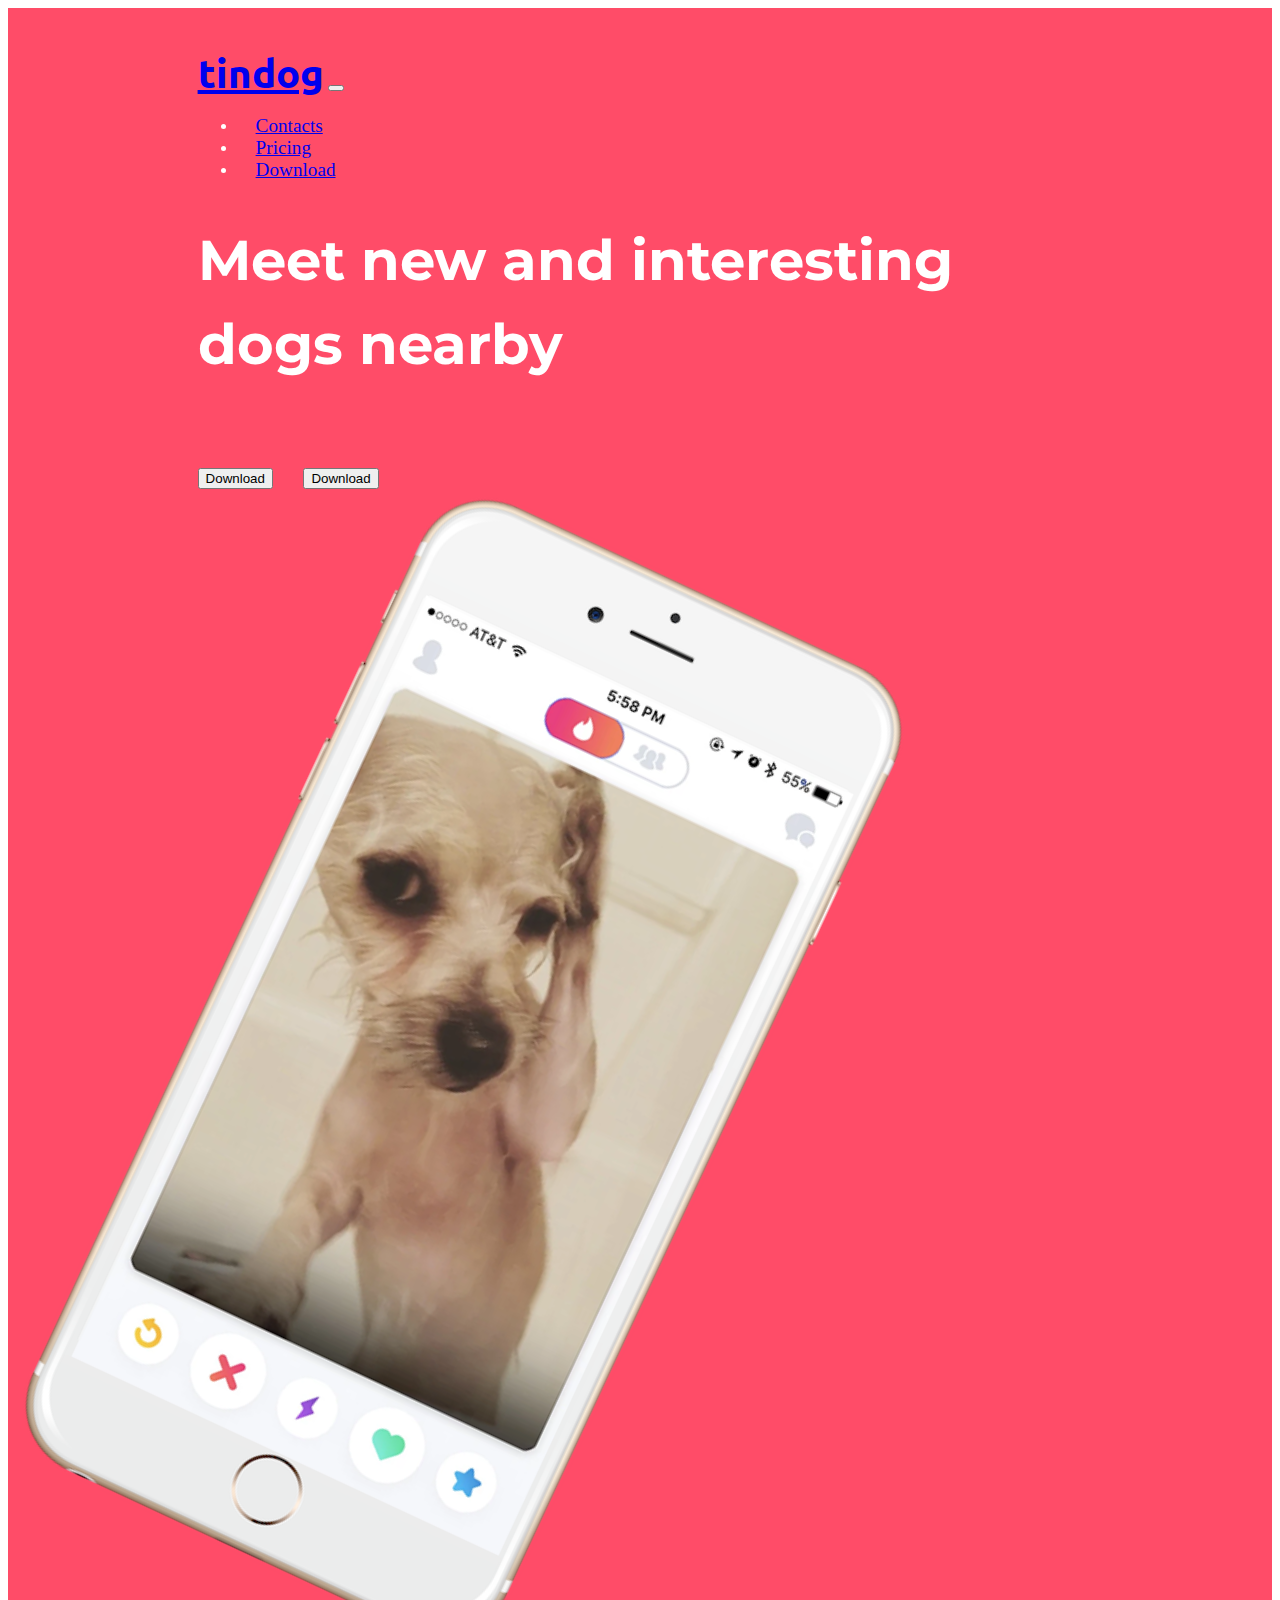
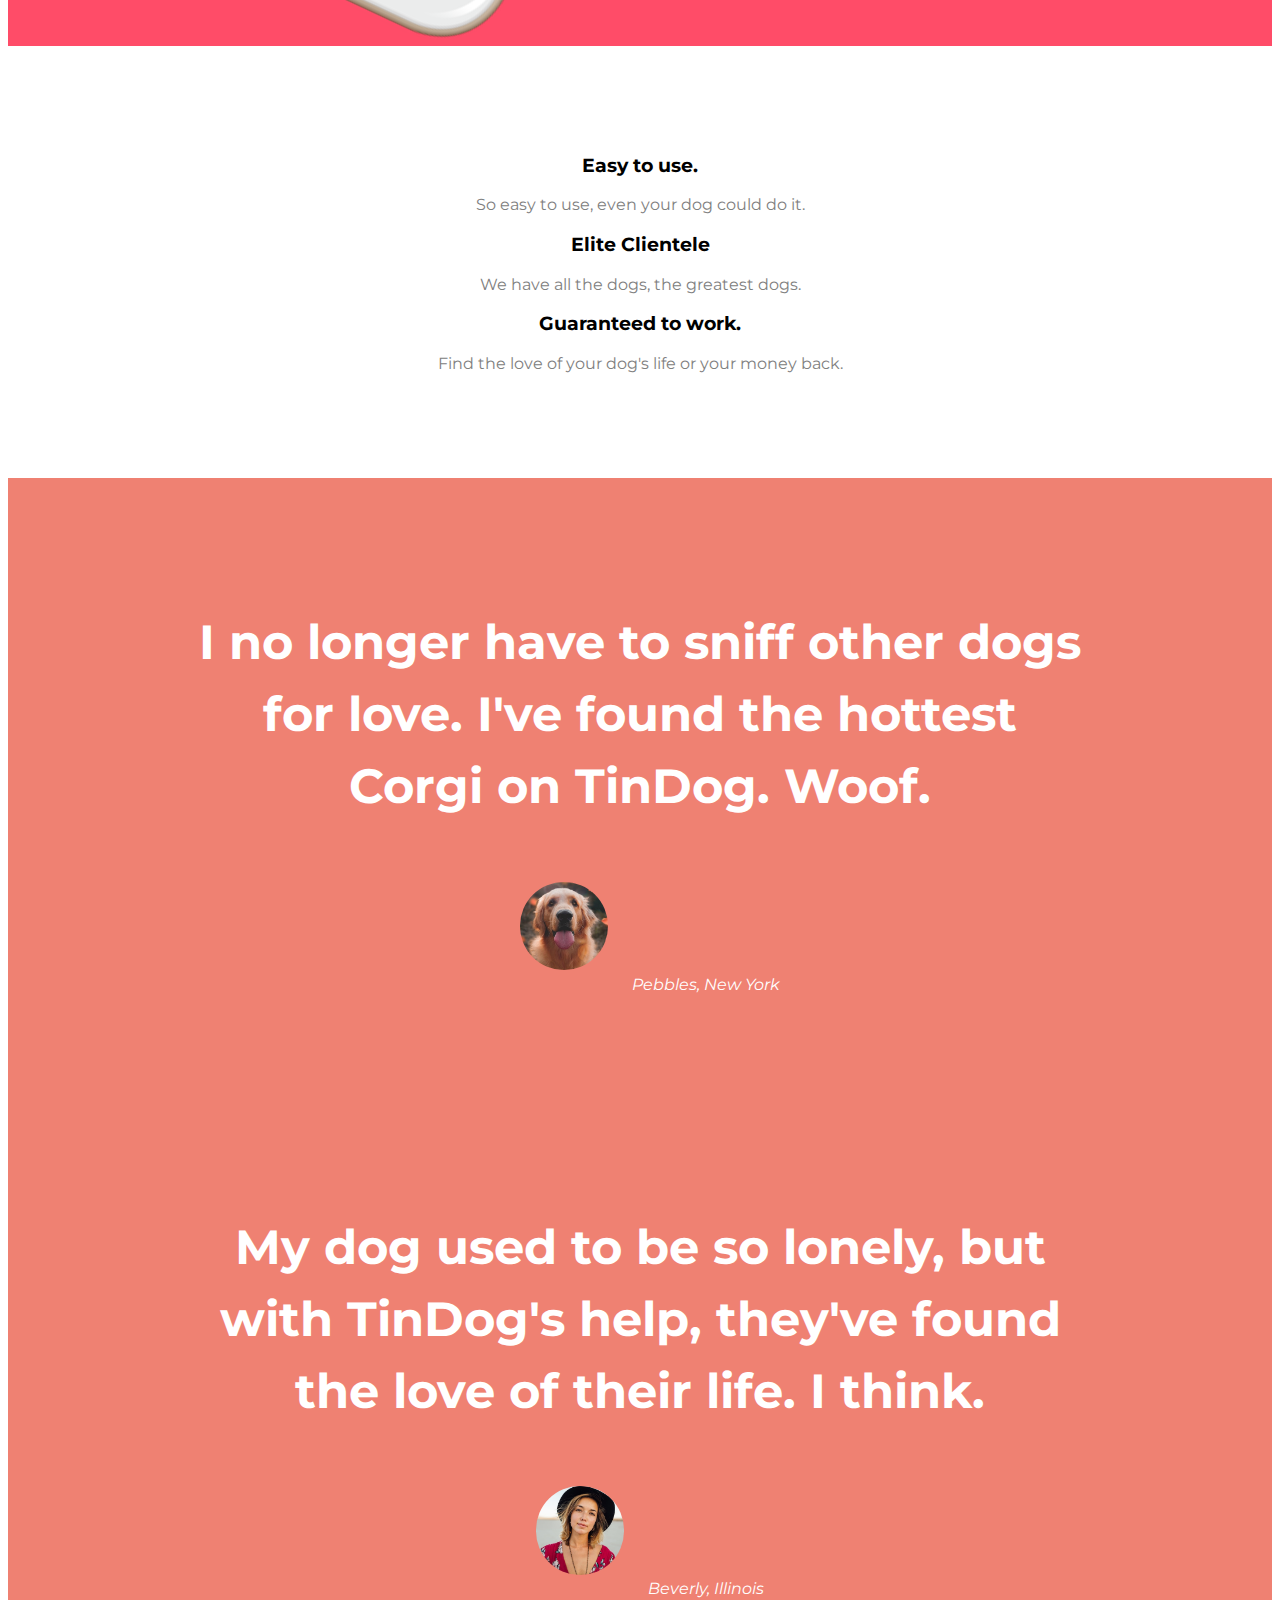
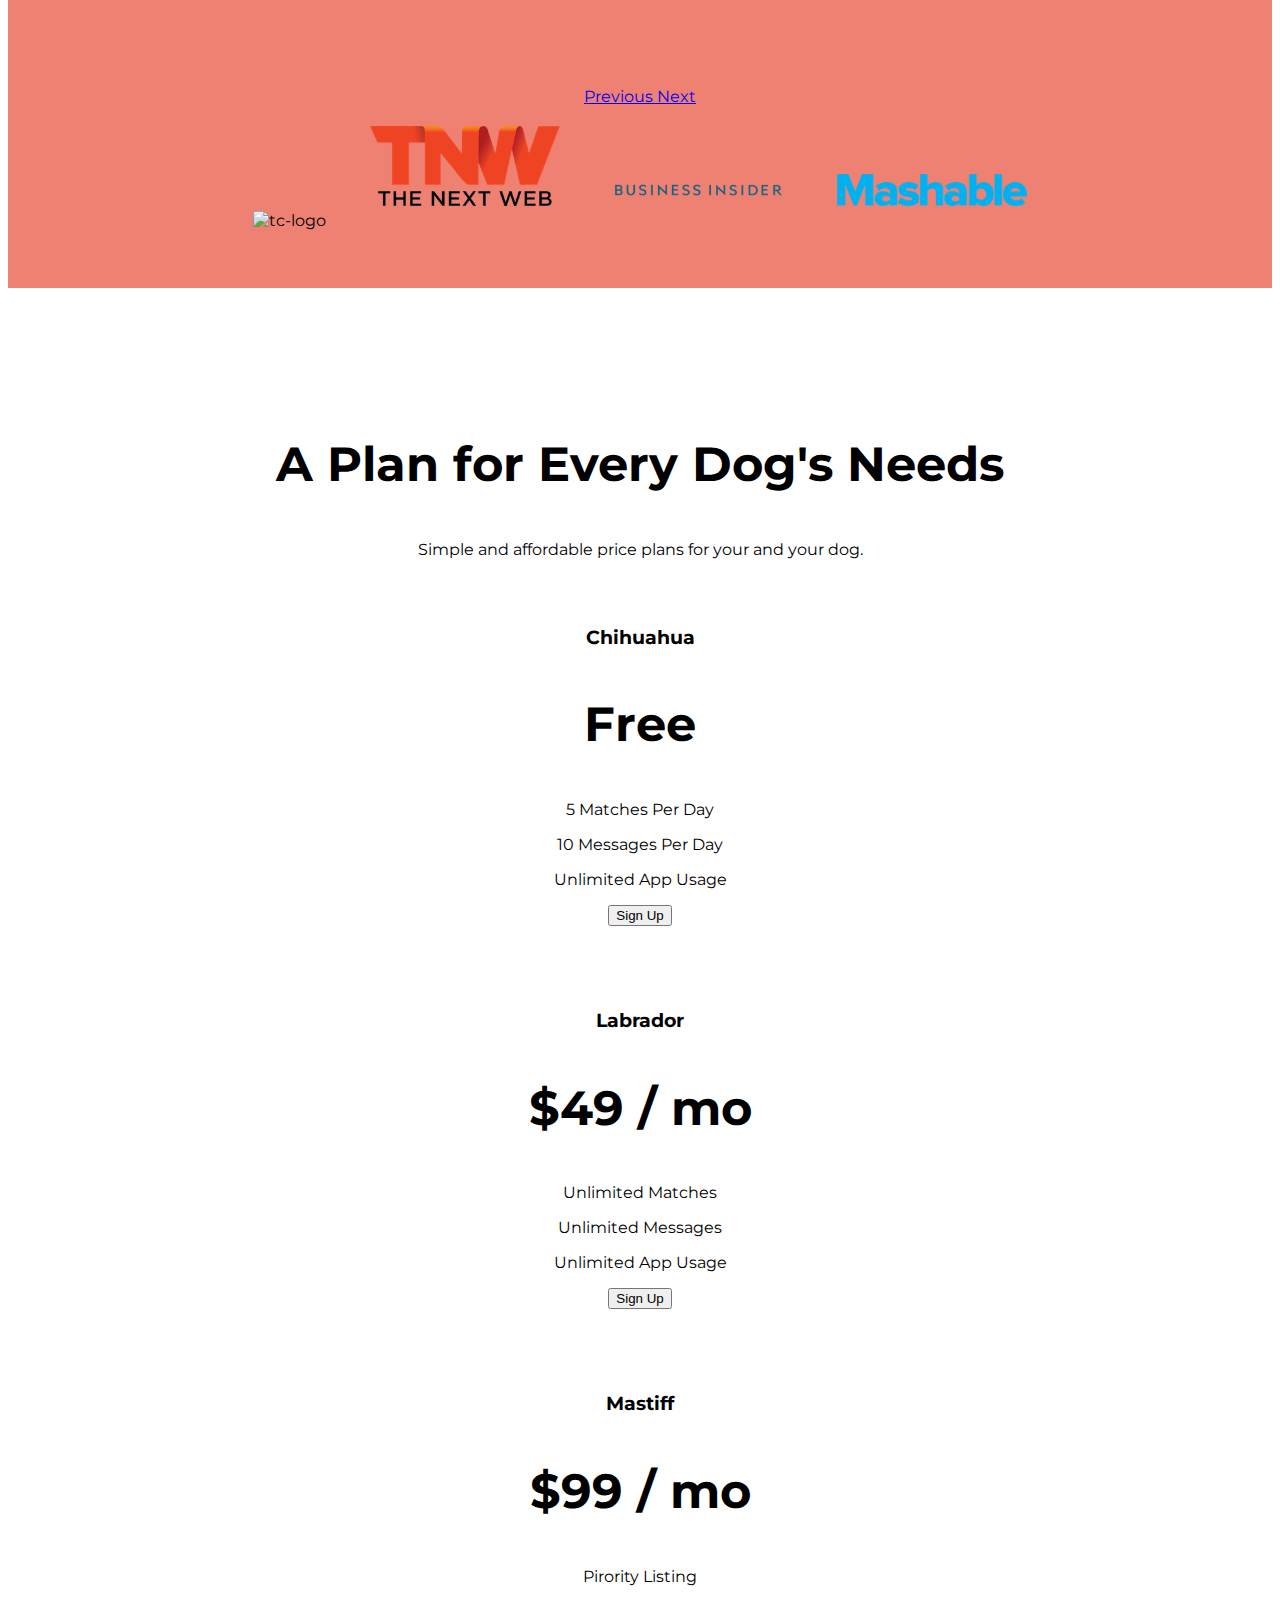
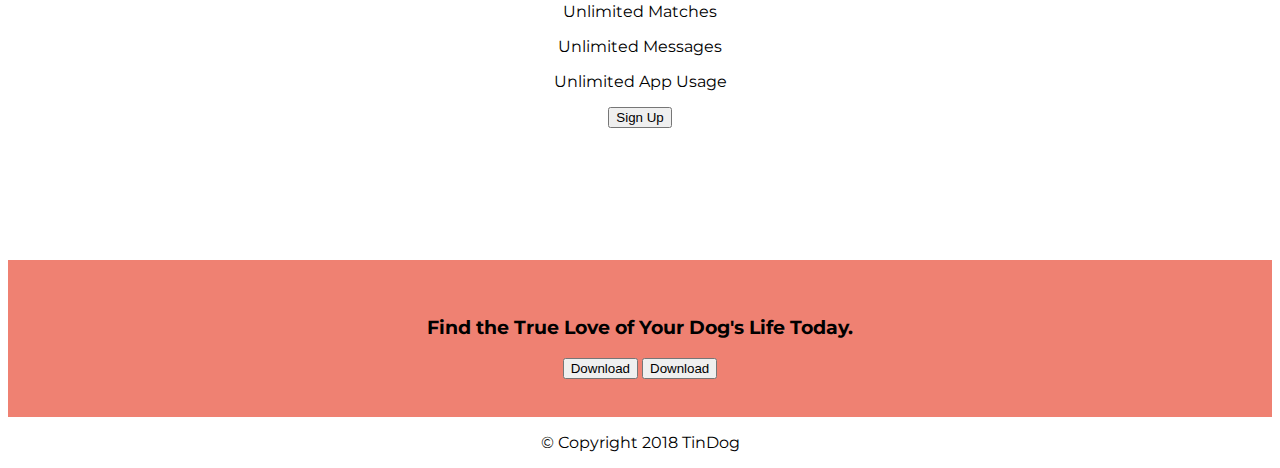
==== Bootstrap/TinDog-Start-master/TinDog-Start-master/index.html @ 2fbec2d2 "Started Bootstrap" ====
<!DOCTYPE html>
<html lang="en">

     <head>
          <meta charset="utf-8">
          <title>TinDog</title>
          <link rel="stylesheet" href="css/styles.css">

          <!-- Bootstrap -->
          <link href="https://cdn.jsdelivr.net/npm/bootstrap@5.0.0-beta1/dist/css/bootstrap.min.css" rel="stylesheet" integrity="sha384-giJF6kkoqNQ00vy+HMDP7azOuL0xtbfIcaT9wjKHr8RbDVddVHyTfAAsrekwKmP1" crossorigin="anonymous">
          <script src="https://cdn.jsdelivr.net/npm/@popperjs/core@2.5.4/dist/umd/popper.min.js" integrity="sha384-q2kxQ16AaE6UbzuKqyBE9/u/KzioAlnx2maXQHiDX9d4/zp8Ok3f+M7DPm+Ib6IU" crossorigin="anonymous"></script>
          <script src="https://cdn.jsdelivr.net/npm/bootstrap@5.0.0-beta1/dist/js/bootstrap.min.js" integrity="sha384-pQQkAEnwaBkjpqZ8RU1fF1AKtTcHJwFl3pblpTlHXybJjHpMYo79HY3hIi4NKxyj" crossorigin="anonymous"></script>

          <!-- Font Awesome -->
          <link rel="stylesheet" href="https://pro.fontawesome.com/releases/v5.10.0/css/all.css" integrity="sha384-AYmEC3Yw5cVb3ZcuHtOA93w35dYTsvhLPVnYs9eStHfGJvOvKxVfELGroGkvsg+p" crossorigin="anonymous" />

     </head>

     <body>

          <section id="title">
               <div class="container-fluid">
                    <!-- Nav Bar -->

                    <div class="navbar navbar-expand-lg navbar-dark">

                         <a class="navbar-brand" href="#">tindog</a>
                         <button class="navbar-toggler" type="button" data-bs-toggle="collapse" data-bs-target="#navbarNav" aria-controls="navbarNav" aria-expanded="false" aria-label="Toggle navigation">
                              <span class="navbar-toggler-icon"></span>
                         </button>
                         <div class="collapse navbar-collapse " id="navbarNav">
                              <ul class="navbar-nav">
                                   <li class="nav-item">
                                        <a class="nav-link" href="#">Contacts</a>
                                   </li>
                                   <li class="nav-item">
                                        <a class="nav-link" href="#">Pricing</a>
                                   </li>
                                   <li class="nav-item">
                                        <a class="nav-link" href="#">Download</a>
                                   </li>
                              </ul>
                         </div>

                    </div>



                    <!-- Title -->
                    <div class="row">
                         <div class="col-lg-6">
                              <h1>Meet new and interesting dogs nearby</h1>
                              <button type="button" class="btn btn-dark btn-lg download-button" name="button">
                                   <i class="fab fa-apple"></i> Download
                              </button>
                              <button type="button" class="btn btn-outline-light btn-lg download-button" name="button">
                                   <i class="fab fa-google-play"></i> Download
                              </button>
                         </div>
                         <div class="col-lg-6">
                              <img class="titleimage" src="images/iphone6.png" alt="iphone-mockup">
                         </div>
                    </div>
               </div>
          </section>


          <!-- Features -->

          <section id="features">
               <div class="container">
                    <div class="row">
                         <div class="col-lg-4 ">
                              <div class="row icons">
                                   <i class="fas fa-4x fa-check-circle"></i>
                                   <h3>Easy to use.</h3>
                                   <p>So easy to use, even your dog could do it.</p>
                              </div>
                         </div>
                         <div class="col-lg-4 ">
                              <div class="row icons">
                                   <i class="fas fa-4x fa-bullseye"></i>
                                   <h3>Elite Clientele</h3>
                                   <p>We have all the dogs, the greatest dogs.</p>
                              </div>

                         </div>

                         <div class="col-lg-4 ">
                              <div class="row icons">
                                   <i class="fas fa-4x fa-heart"></i>
                                   <h3>Guaranteed to work.</h3>
                                   <p>Find the love of your dog's life or your money back.</p>
                              </div>

                         </div>

                    </div>
               </div>


          </section>


          <!-- Testimonials -->

          <section id="testimonials">
               <div id="carouselExampleControls" class="carousel slide" data-bs-ride="carousel">
                    <div class="carousel-inner">
                         <div class="carousel-item active">
                              <h2>I no longer have to sniff other dogs for love. I've found the hottest Corgi on TinDog. Woof.</h2>
                              <img src="images/dog-img.jpg" class="testimonialImage" alt="dog-profile">
                              <em>Pebbles, New York</em>
                         </div>
                         <div class="carousel-item">
                              <h2 class="testimonial-text">My dog used to be so lonely, but with TinDog's help, they've found the love of their life. I think.</h2>
                              <img class="testimonialImage" src="images/lady-img.jpg" alt="lady-profile">
                              <em>Beverly, Illinois</em>
                         </div>
                    </div>
                    <a class="carousel-control-prev" href="#carouselExampleControls" role="button" data-bs-slide="prev">
                         <span class="carousel-control-prev-icon" aria-hidden="true"></span>
                         <span class="visually-hidden">Previous</span>
                    </a>
                    <a class="carousel-control-next" href="#carouselExampleControls" role="button" data-bs-slide="next">
                         <span class="carousel-control-next-icon" aria-hidden="true"></span>
                         <span class="visually-hidden">Next</span>
                    </a>
               </div>




          </section>


          <!-- Press -->

          <section id="press">
               <img class="pressLogo" src="images/techcrunch.png" alt="tc-logo">
               <img class="pressLogo" src="images/tnw.png" alt="tnw-logo">
               <img class="pressLogo" src="images/bizinsider.png" alt="biz-insider-logo">
               <img class="pressLogo" src="images/mashable.png" alt="mashable-logo">

          </section>


          <!-- Pricing -->

          <section id="pricing">
               <h2>A Plan for Every Dog's Needs</h2>
               <p>Simple and affordable price plans for your and your dog.</p>
               <div class="row">
                    <div class="pricing-column col-lg-4  col-md-6">
                         <div class="card">
                              <div class="card-header">
                                   <h3>Chihuahua</h3>
                              </div>
                              <div class="card-body d-grid gap-2">
                                   <h2>Free</h2>
                                   <p>5 Matches Per Day</p>
                                   <p>10 Messages Per Day</p>
                                   <p>Unlimited App Usage</p>
                                   <button class="btn btn-lg btn-block btn-outline-dark" type="button">Sign Up</button>
                              </div>
                         </div>
                    </div>
                    <div class="pricing-column col-lg-4 col-md-6">
                         <div class="card">
                              <div class="card-header">
                                   <h3>Labrador</h3>
                              </div>
                              <div class="card-body d-grid gap-2">
                                   <h2>$49 / mo</h2>
                                   <p>Unlimited Matches</p>
                                   <p>Unlimited Messages</p>
                                   <p>Unlimited App Usage</p>
                                   <button class="btn btn-lg btn-block btn-dark" type="button">Sign Up</button>
                              </div>
                         </div>
                    </div>
                    <div class="pricing-column col-lg-4">
                         <div class="card">
                              <div class="card-header">
                                   <h3>Mastiff</h3>
                              </div>
                              <div class="card-body d-grid gap-2">
                                   <h2>$99 / mo</h2>
                                   <p>Pirority Listing</p>
                                   <p>Unlimited Matches</p>
                                   <p>Unlimited Messages</p>
                                   <p>Unlimited App Usage</p>
                                   <button class="btn btn-lg btn-block btn-dark" type="button">Sign Up</button>
                              </div>
                         </div>
                    </div>
          </section>


          <!-- Call to Action -->

          <section id="cta">
               <div class="container">
                    <h3>Find the True Love of Your Dog's Life Today.</h3>
                    <button class="btn btn-dark btn-lg" type="button">
                         <i class="fab fa-apple"></i> Download
                    </button>
                    <button class="btn btn-outline-dark btn-lg" type="button">
                         <i class="fab fa-google-play"></i> Download
                    </button>
               </div>
          </section>


          <!-- Footer -->

          <footer id="footer">

               <p>© Copyright 2018 TinDog</p>

          </footer>


     </body>

</html>
---- Bootstrap/TinDog-Start-master/TinDog-Start-master/css/styles.css ----
@import url('https://fonts.googleapis.com/css2?family=Montserrat:wght@900&family=Ubuntu:wght@300&display=swap');

body{
     font-family: "Montserrat";
}

section#title{
     background-color: #ff4c68;
     color: #fff;
}

h1{
     font-family: 'Montserrat', sans-serif;
     font-size: 3.5rem;
     line-height: 1.5;
}

div.container-fluid{
     padding: 3% 15%;
}


/* Navigation Bar */

.navbar{
     padding-bottom: 0 0 0 4.5rem;
}

a.navbar-brand{
     font-family: "Ubuntu";
     font-size: 2.5rem;
     font-weight: bold;
}

.navbar-nav{
     margin-left: auto;
}

.nav-item{
     padding: 0 18px;
}
a.nav-link{
     font-size: 1.2rem;
     font-family: "Montserrat-light";
}

/* Buttons */

.download-button{
     margin: 5% 3% 5% 0;
}

/* Image */

.titleimage{
     width: 60%;
     transform: rotate(25deg);
}

/* Icons/Feautures */

#features{
     padding: 7% 15%;
     background-color: #fff;
     position: relative;
     z-index: 1;
}
.icons{
     text-align: center;
     padding: 0 10%;
}

.icons p{
     color: grey;
}

.icons h1{
     font-weight: bold;
}

.icons i.fas{
     margin-bottom: 2%;
     color: #ff4c68;
     opacity: 0.5;
     transition: all 0.5s;
}

.icons i.fas:hover{
     opacity: 1;
}


/* Testimonial */
#testimonials{
     text-align: center;
     background-color: #ef8172;
     color: #fff;
}

.carousel-item{
     padding: 7% 15%;
}

h2{
     font-family: "Montserrat";
     font-weight: bold;
     font-size: 3rem;
     line-height: 1.5;
}

.testimonialImage{
     width: 10%;
     border-radius: 100%;
     margin: 20px;
}

#press{
     background-color: #ef8172;
     text-align: center;
     padding-bottom: 3%;
}

.pressLogo{
     width: 15%;
     margin: 20px;
}


/* Pricing Section */

#pricing{
     padding: 100px;
     text-align: center;
}

.pricing-column{
     padding: 3% 2%;
}

/* CTA */
#cta{
     background-color: #ef8172;
     text-align: center;
     padding: 3%;
}


/* Footer */
#footer{
     text-align: center;
}
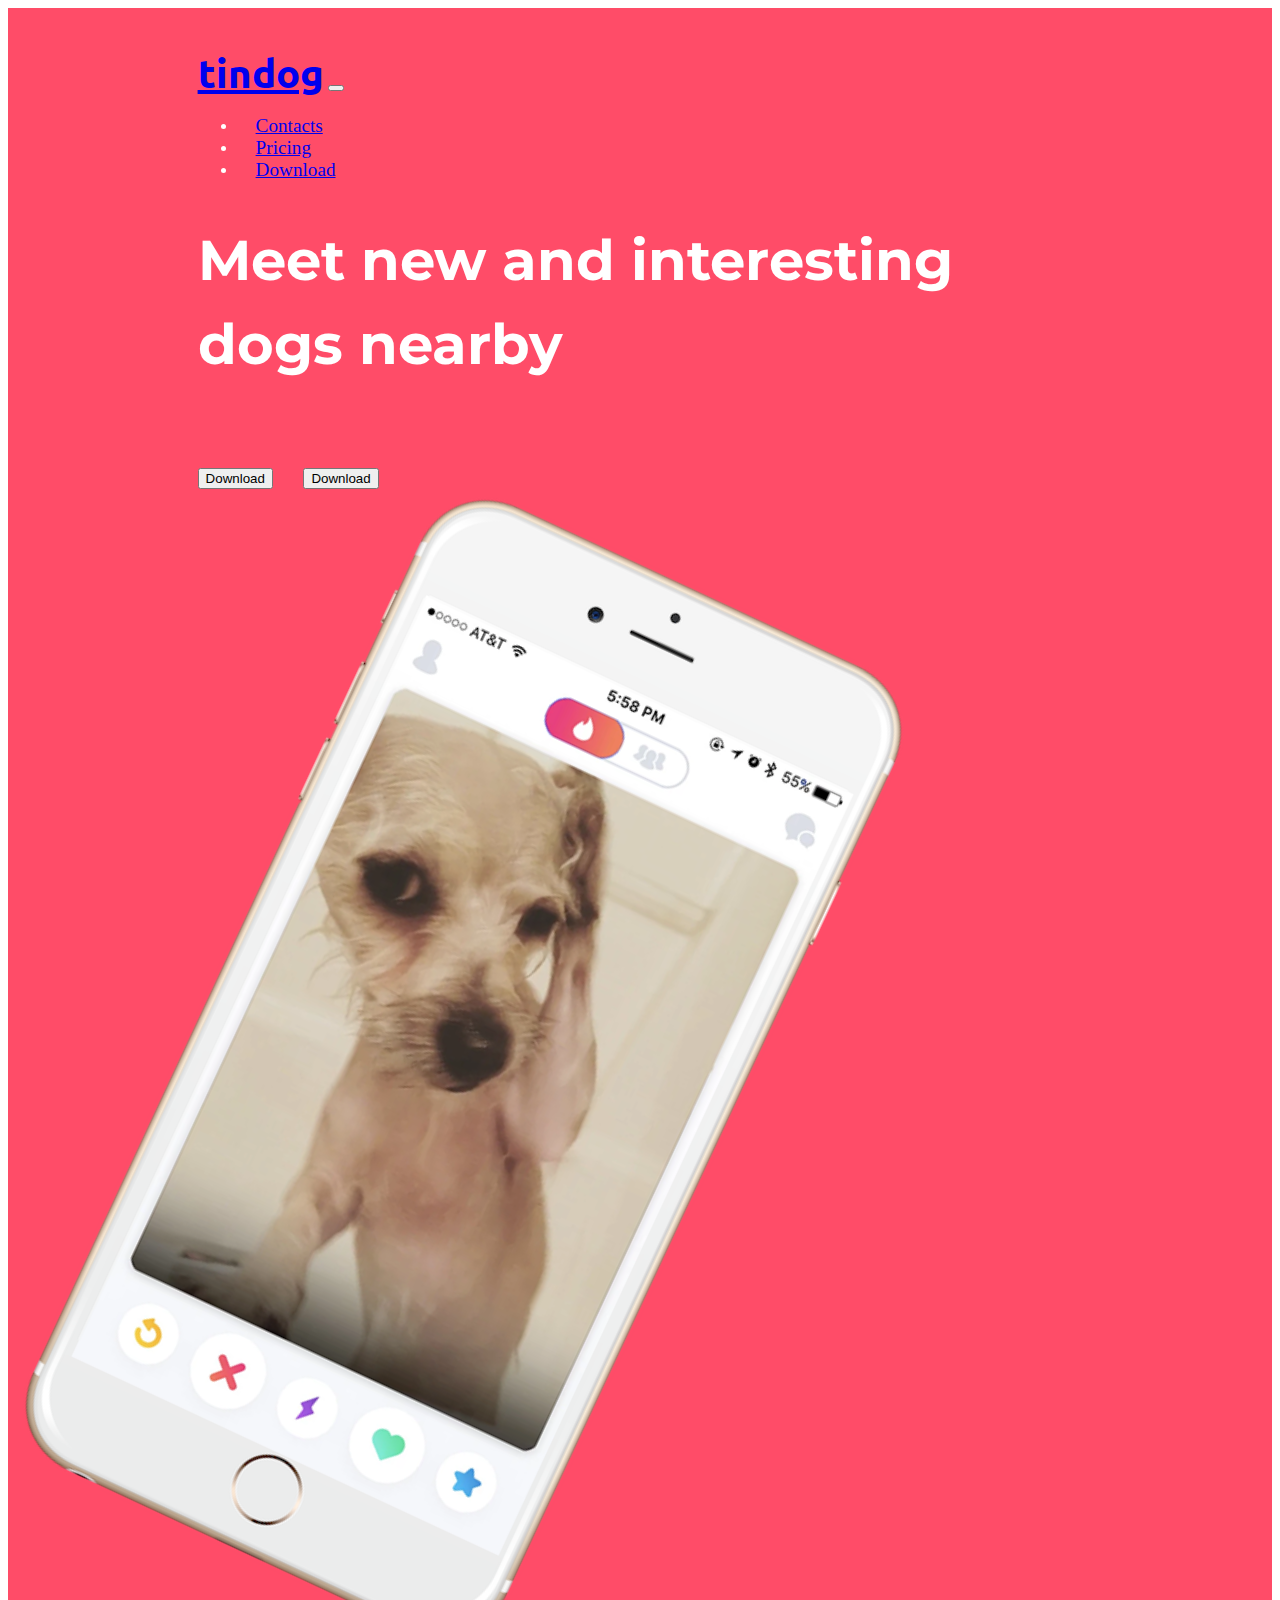
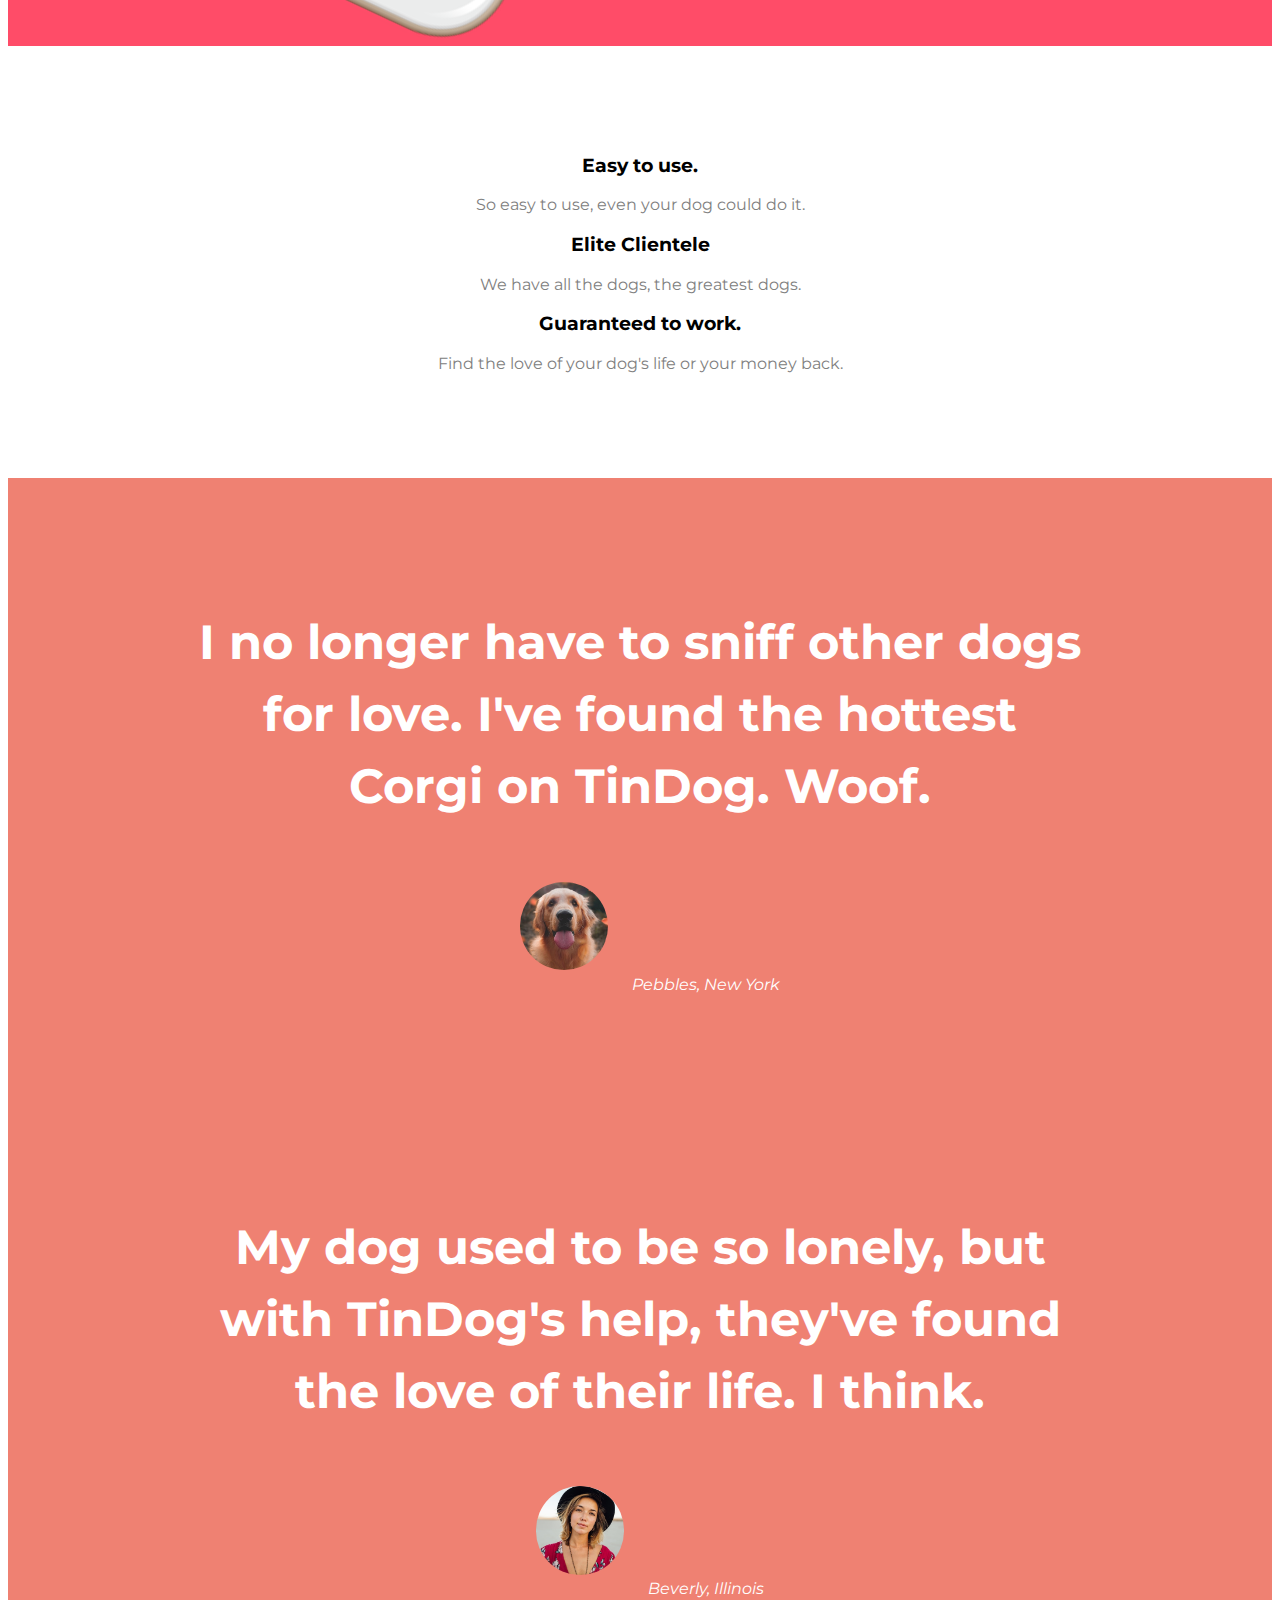
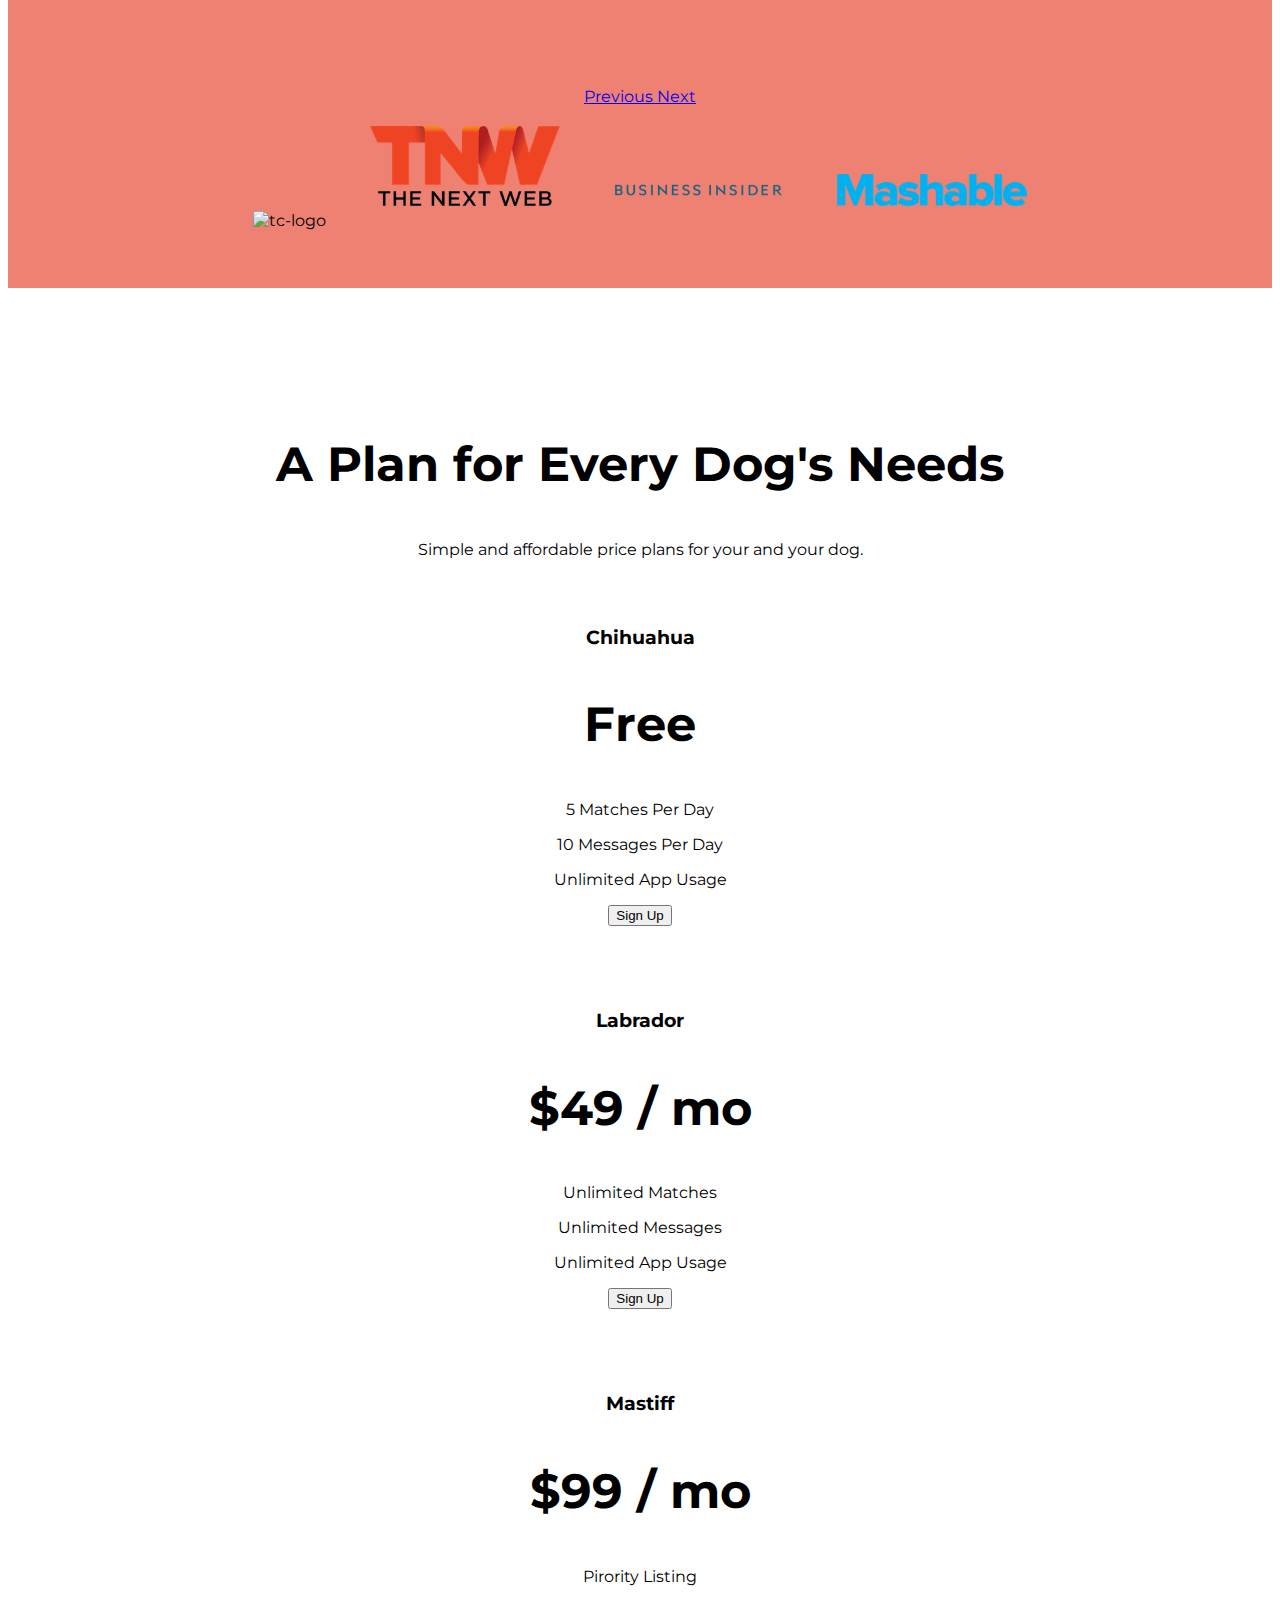
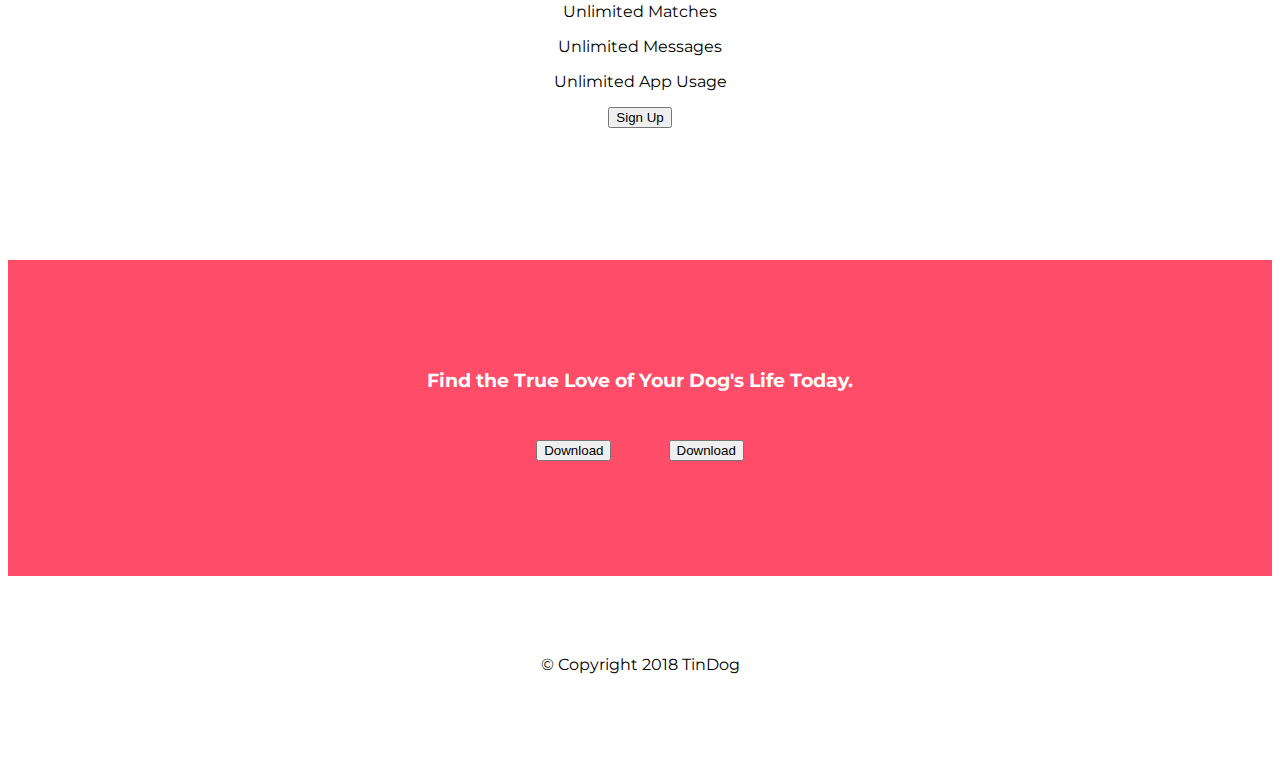
==== commit e86618c4: "yes" ====
--- a/Bootstrap/TinDog-Start-master/TinDog-Start-master/index.html
+++ b/Bootstrap/TinDog-Start-master/TinDog-Start-master/index.html
@@ -28,16 +28,16 @@
                          <button class="navbar-toggler" type="button" data-bs-toggle="collapse" data-bs-target="#navbarNav" aria-controls="navbarNav" aria-expanded="false" aria-label="Toggle navigation">
                               <span class="navbar-toggler-icon"></span>
                          </button>
-                         <div class="collapse navbar-collapse " id="navbarNav">
+                         <div class="collapse navbar-collapse" id="navbarNav">
                               <ul class="navbar-nav">
                                    <li class="nav-item">
-                                        <a class="nav-link" href="#">Contacts</a>
+                                        <a class="nav-link" href="#footer">Contacts</a>
                                    </li>
                                    <li class="nav-item">
-                                        <a class="nav-link" href="#">Pricing</a>
+                                        <a class="nav-link" href="#pricing">Pricing</a>
                                    </li>
                                    <li class="nav-item">
-                                        <a class="nav-link" href="#">Download</a>
+                                        <a class="nav-link" href="#cta">Download</a>
                                    </li>
                               </ul>
                          </div>
@@ -205,7 +205,7 @@
                     <button class="btn btn-dark btn-lg" type="button">
                          <i class="fab fa-apple"></i> Download
                     </button>
-                    <button class="btn btn-outline-dark btn-lg" type="button">
+                    <button class="btn btn-light btn-lg" type="button">
                          <i class="fab fa-google-play"></i> Download
                     </button>
                </div>
@@ -215,7 +215,10 @@
           <!-- Footer -->
 
           <footer id="footer">
-
+               <i class="fab fa-twitter"></i>
+               <i class="fab fa-facebook"></i>
+               <i class="fab fa-instagram"></i>
+               <i class="fas fa-envelope"></i>
                <p>© Copyright 2018 TinDog</p>
 
           </footer>
--- a/Bootstrap/TinDog-Start-master/TinDog-Start-master/css/styles.css
+++ b/Bootstrap/TinDog-Start-master/TinDog-Start-master/css/styles.css
@@ -139,13 +139,38 @@
 
 /* CTA */
 #cta{
-     background-color: #ef8172;
+     background-color: #ff4c68;
      text-align: center;
-     padding: 3%;
+     color: #fff;
+     padding: 7% 15%;
 }
 
+#cta h3{
+     line-height: 1.5;
+     font-family: "Montserrat";
+}
+#cta button{
+     margin: 3% 3%;
+}
 
 /* Footer */
 #footer{
      text-align: center;
+     background-color: #fff;
+     padding: 5% 0;
 }
+
+#footer i{
+     margin-bottom: 2%;
+}
+
+
+@media (max-width: 1028px){
+     #title{
+          text-align: center;
+     }
+     .titleimage{
+          position: static;
+          transform: rotate(0deg);
+     }
+}
